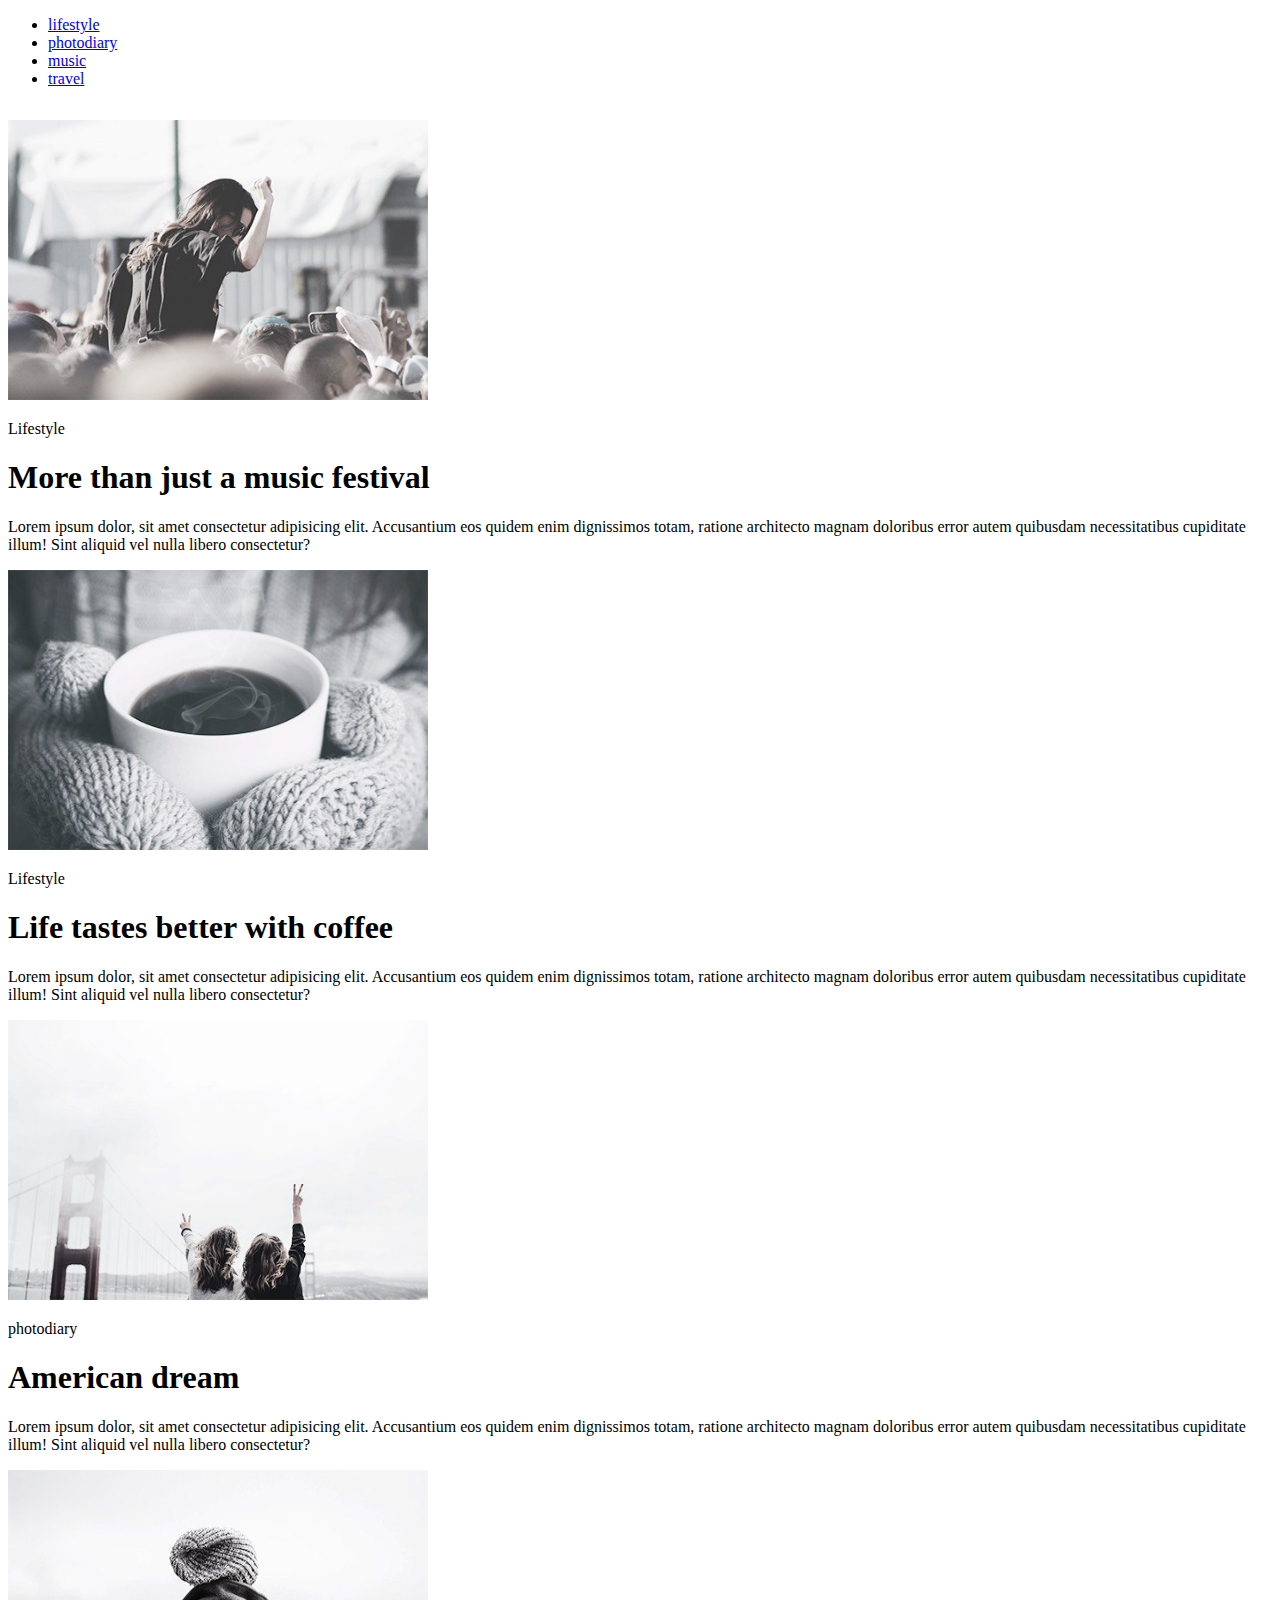
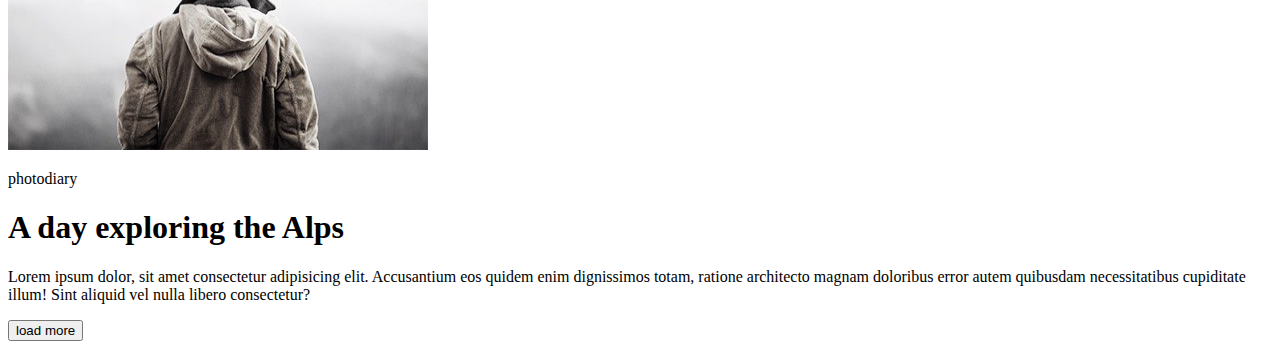
==== html-css/module3/index.html @ fcdbb678 "module3" ====
<!DOCTYPE html>
<html>
    <head>
        
            <meta charset="UTF-8">
            <meta name="viewport" content="width=device-width, initial-scale=1.0">
            <meta http-equiv="X-UA-Compatible" content="ie=edge">
            <title>Document</title>
            <link rel="stylesheet" href="styles.css">
    </head>
    <body>
        <header>

        </header>
        <main>
            
<p>
<ul>
 <li><a href="#"> lifestyle
         </a> </li>
    <li> <a href="#"> photodiary</a></li>
    <li> <a href="#"> music</a></li>
    <li> <a href="#"> travel</a></li>
</ul>
       
    <section>
</p>
<img  src="./picture.jfif" alt="picture" width="420px" height="280px"> 
<p>Lifestyle</p>
<h1>More than just a music festival </h1>
<p>Lorem ipsum dolor, sit amet consectetur adipisicing elit. Accusantium eos quidem enim dignissimos totam, ratione architecto magnam doloribus error autem quibusdam necessitatibus cupiditate illum! Sint aliquid vel nulla libero consectetur?</p>


            </section>  
            
            <section>
<img  src="picture2.jfif" alt="picture2" width="420px" height="280px">
            <p>Lifestyle</p>
            <h1>Life tastes better with coffee</h1>
            <p>Lorem ipsum dolor, sit amet consectetur adipisicing elit. Accusantium eos quidem enim dignissimos totam, ratione architecto magnam doloribus error autem quibusdam necessitatibus cupiditate illum! Sint aliquid vel nulla libero consectetur?

            </p>
            </section>
            <section>
                <img  src="./picture3.jpg" alt="picture3" width="420px" height="280px">
                <p>photodiary</p>
                <h1>American dream</h1>
                <p>Lorem ipsum dolor, sit amet consectetur adipisicing elit. Accusantium eos quidem enim dignissimos totam, ratione architecto magnam doloribus error autem quibusdam necessitatibus cupiditate illum! Sint aliquid vel nulla libero consectetur?

                </p>
            </section>
            <section>
                <img src="./picture4.jpg" alt="picture4" width="420px" height="280px">
                <p>photodiary</p>
                <h1>A day exploring the Alps</h1>
                <p>Lorem ipsum dolor, sit amet consectetur adipisicing elit. Accusantium eos quidem enim dignissimos totam, ratione architecto magnam doloribus error autem quibusdam necessitatibus cupiditate illum! Sint aliquid vel nulla libero consectetur?

                </p>
            </section>
            <button>load more</button>
        </main>
        <footer>

        </footer>
    </body>
</html>
---- html-css/module3/styles.css ----
section:first-child{

    margin-left: 150px;
}
section{
 display:inline-block;
}
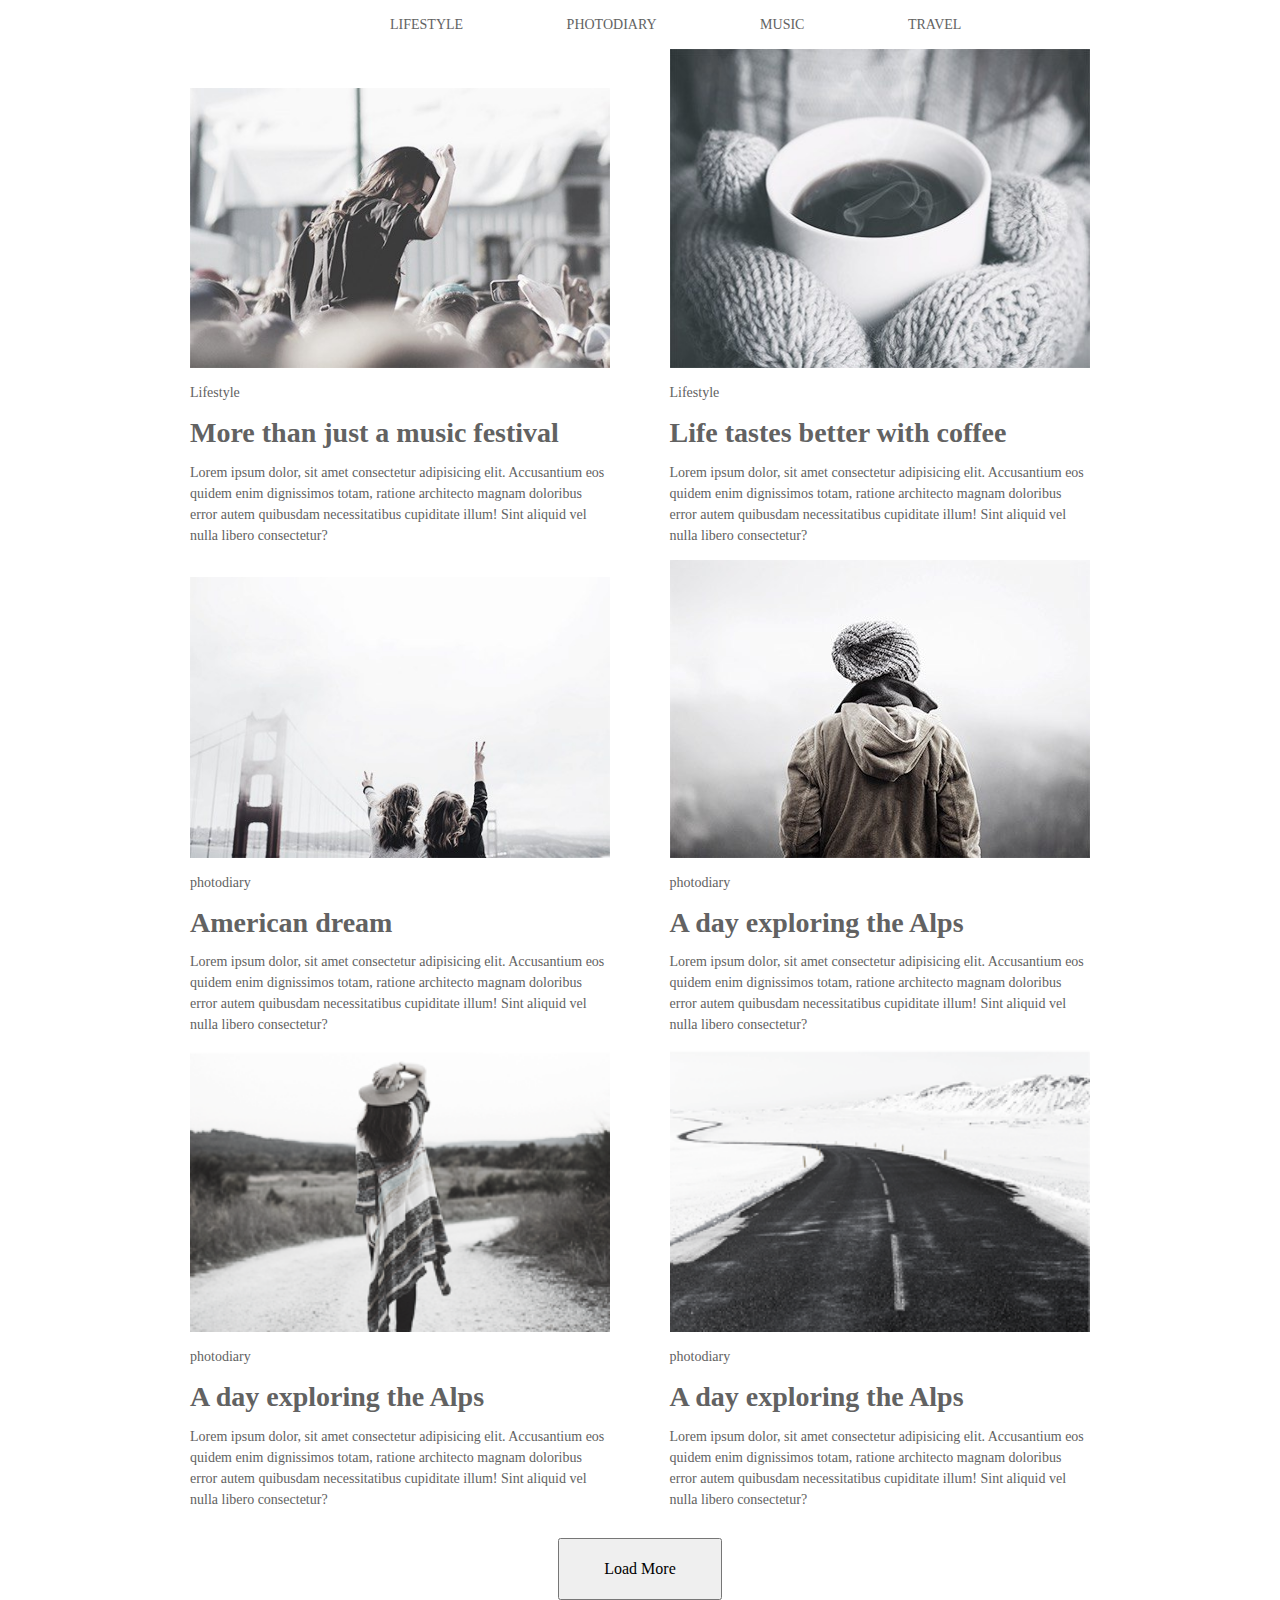
==== commit eea37a43: "hw3" ====
--- a/html-css/module3/index.html
+++ b/html-css/module3/index.html
@@ -1,62 +1,89 @@
 <!DOCTYPE html>
 <html>
     <head>
-        
-            <meta charset="UTF-8">
-            <meta name="viewport" content="width=device-width, initial-scale=1.0">
-            <meta http-equiv="X-UA-Compatible" content="ie=edge">
-            <title>Document</title>
-            <link rel="stylesheet" href="styles.css">
+        <meta charset="utf-8">
+        <meta name="viewport" content="width=device-width" initial-scale="1.0">
+        <meta http-equiv="X-UA-Compatible" content="ie=edge">
+        <link rel="stylesheet" href="css/normalize.css">
+        <link href="http://fonts.googleapis.com/css?family=Playfair+Display|Ubuntu:300,400" rel="stylesheet">
+        <link rel="stylesheet" href="css/normalize.css">
+        <link rel="stylesheet" href="css/styles.css">
+        <title>homework</title>
     </head>
-    <body>
+    <body class="container">
         <header>
-
+           <nav><ul> 
+<li class="nav"><a href="#">lifestyle</a></li>
+<li class="nav"><a href="#">photodiary</a></li>
+<li class="nav"><a href="#">music</a></li>
+<li class="nav"><a href="#">travel</a></li>
+</ul>
+</nav> 
         </header>
         <main>
             
-<p>
-<ul>
- <li><a href="#"> lifestyle
-         </a> </li>
-    <li> <a href="#"> photodiary</a></li>
-    <li> <a href="#"> music</a></li>
-    <li> <a href="#"> travel</a></li>
-</ul>
+
+
        
-    <section>
-</p>
-<img  src="./picture.jfif" alt="picture" width="420px" height="280px"> 
+  <ul><li class="list">  <section>
+            
+
+<img  src="images/picture.jfif" alt="picture" width="420px" height="280px"> 
 <p>Lifestyle</p>
 <h1>More than just a music festival </h1>
 <p>Lorem ipsum dolor, sit amet consectetur adipisicing elit. Accusantium eos quidem enim dignissimos totam, ratione architecto magnam doloribus error autem quibusdam necessitatibus cupiditate illum! Sint aliquid vel nulla libero consectetur?</p>
 
 
             </section>  
+        </li>
+    
             
-            <section>
-<img  src="picture2.jfif" alt="picture2" width="420px" height="280px">
+           <li class="list"><section>
+<img  src="images/picture2.jfif" alt="picture2" width="420px" height="280px">
             <p>Lifestyle</p>
             <h1>Life tastes better with coffee</h1>
             <p>Lorem ipsum dolor, sit amet consectetur adipisicing elit. Accusantium eos quidem enim dignissimos totam, ratione architecto magnam doloribus error autem quibusdam necessitatibus cupiditate illum! Sint aliquid vel nulla libero consectetur?
 
             </p>
-            </section>
-            <section>
-                <img  src="./picture3.jpg" alt="picture3" width="420px" height="280px">
+            </section></li>
+            <li class="list">
+            <section class="pik1">
+                <img  src="images/picture3.jpg" alt="picture3" width="420px" height="280px">
                 <p>photodiary</p>
                 <h1>American dream</h1>
                 <p>Lorem ipsum dolor, sit amet consectetur adipisicing elit. Accusantium eos quidem enim dignissimos totam, ratione architecto magnam doloribus error autem quibusdam necessitatibus cupiditate illum! Sint aliquid vel nulla libero consectetur?
 
                 </p>
-            </section>
+            </section></li>
+            <li class="list">
             <section>
-                <img src="./picture4.jpg" alt="picture4" width="420px" height="280px">
+                <img src="images/picture4.jpg" alt="picture4" width="420px" height="280px">
                 <p>photodiary</p>
                 <h1>A day exploring the Alps</h1>
                 <p>Lorem ipsum dolor, sit amet consectetur adipisicing elit. Accusantium eos quidem enim dignissimos totam, ratione architecto magnam doloribus error autem quibusdam necessitatibus cupiditate illum! Sint aliquid vel nulla libero consectetur?
 
                 </p>
-            </section>
+            </section> </li>
+            <li class="list">
+
+            <section>
+                <img src="images/picture5.png" alt="picture5" width="420px" height="280px">
+                <p>photodiary</p>
+                <h1>A day exploring the Alps</h1>
+                <p>Lorem ipsum dolor, sit amet consectetur adipisicing elit. Accusantium eos quidem enim dignissimos totam, ratione architecto magnam doloribus error autem quibusdam necessitatibus cupiditate illum! Sint aliquid vel nulla libero consectetur?
+
+                </p>
+            </section></li>
+            <li class="list">
+            <section>
+                <img src="images/picture6.png" alt="picture6" width="420px" height="280px">
+                <p>photodiary</p>
+                <h1>A day exploring the Alps</h1>
+                <p>Lorem ipsum dolor, sit amet consectetur adipisicing elit. Accusantium eos quidem enim dignissimos totam, ratione architecto magnam doloribus error autem quibusdam necessitatibus cupiditate illum! Sint aliquid vel nulla libero consectetur?
+
+                </p>
+            </section></li>
+        </ul>
             <button>load more</button>
         </main>
         <footer>
--- a/html-css/module3/css/styles.css
+++ b/html-css/module3/css/styles.css
@@ -0,0 +1,68 @@
+.section:first-child{
+
+    margin-left: 150px;
+}
+section{
+ display:inline-block;
+}
+html{
+    box-sizing: border-box;
+}
+*,
+*::before,
+*::after{
+    box-sizing: inherit;
+}
+img{
+    display: block;
+    max-width: 100%;
+    height: auto;
+}
+body{
+    font-family: "Raleway" "Arial" "sans-serif";
+    color: #626262;
+    font-size: 14px;
+    line-height: 21px;
+}
+.container{
+    width: 900px;
+    margin: 0px auto;
+
+}
+ul{
+    list-style: none;
+    padding: 0px;
+}
+.list{
+    display: inline-block;
+    width: 420px;
+    margin-right: 56px;
+    
+}
+.list:nth-child(2n){
+    margin-right: 0px;
+}
+.nav {
+display: inline-block;
+margin-right: 100px;
+text-transform: uppercase;
+
+
+}
+.nav:first-child{
+    margin-left: 200px;
+}
+button{
+    display: block;
+    margin: 0 auto;
+    padding: 20px 30px;
+    width: 164px;
+    text-align: center;
+    font-size: 16px;
+    text-transform: capitalize;
+    cursor: pointer;
+}
+a{
+ text-decoration: none;
+ color: #626262;
+}
